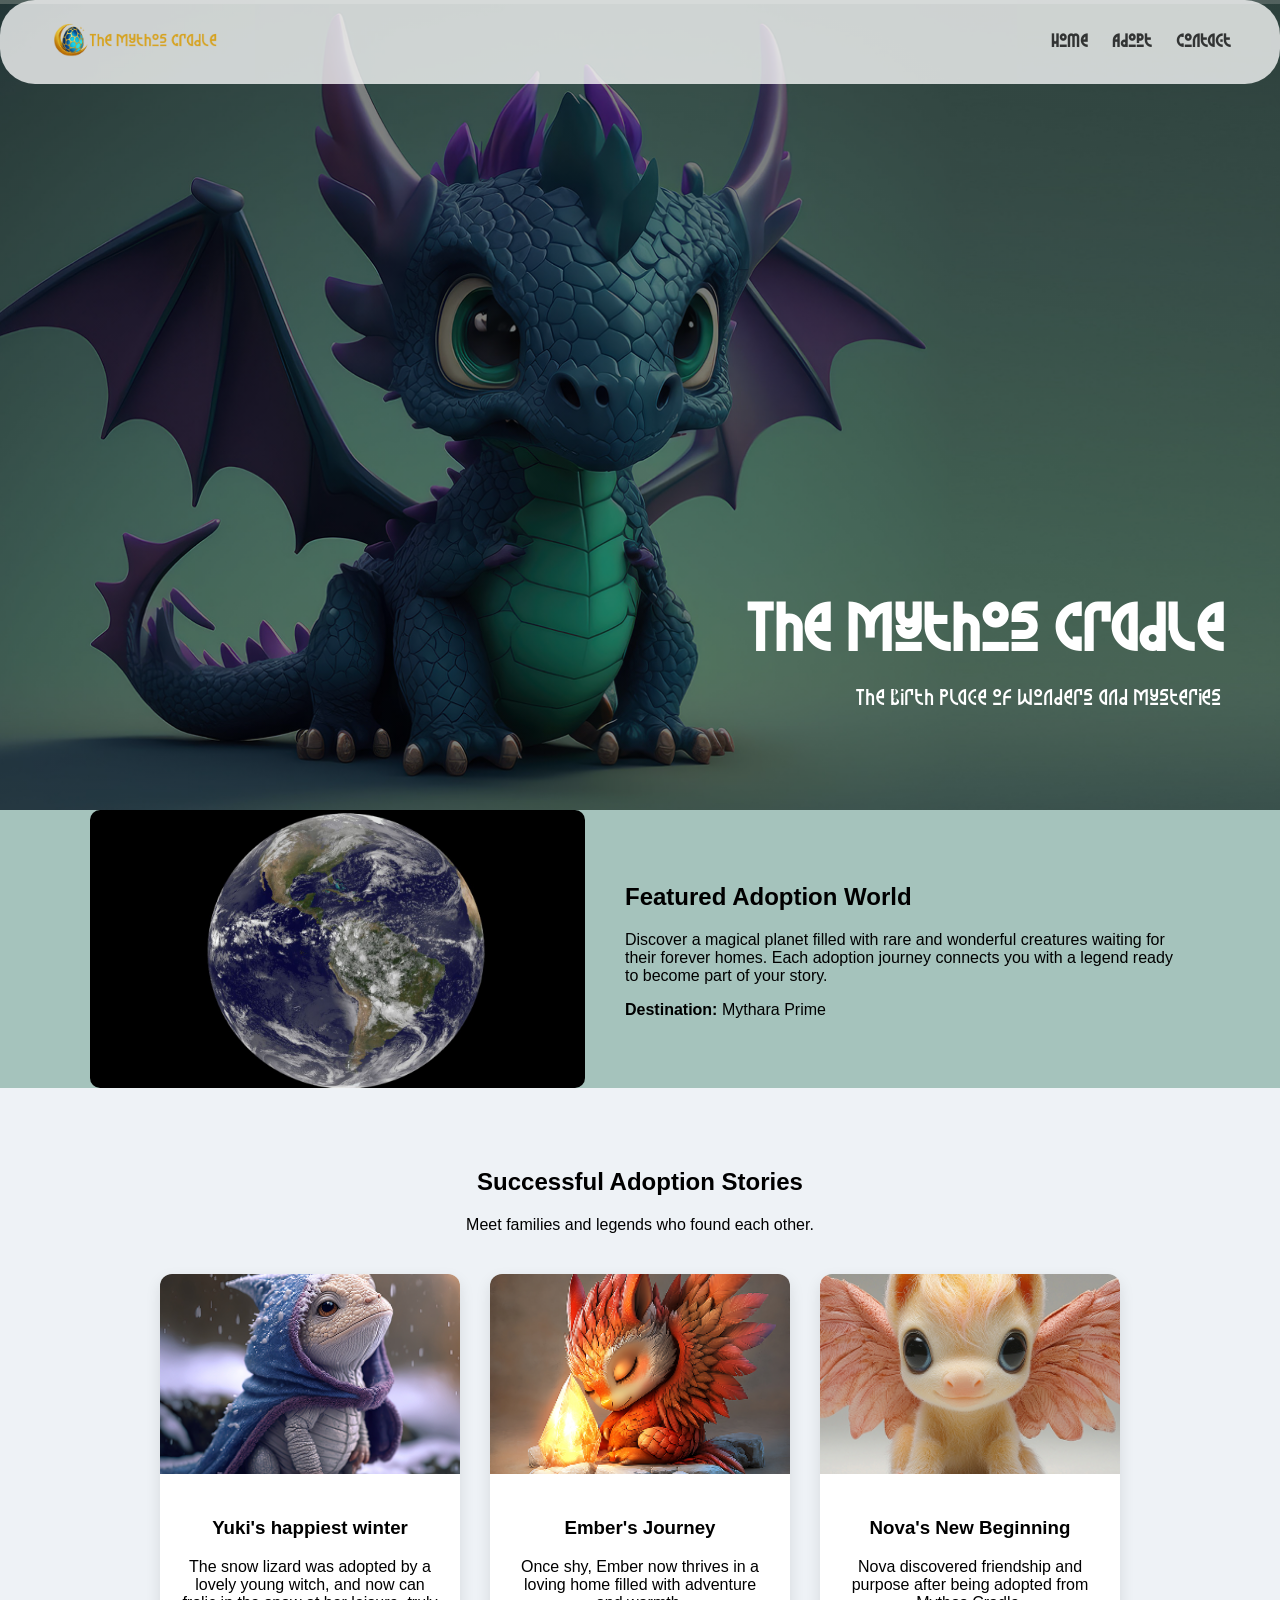
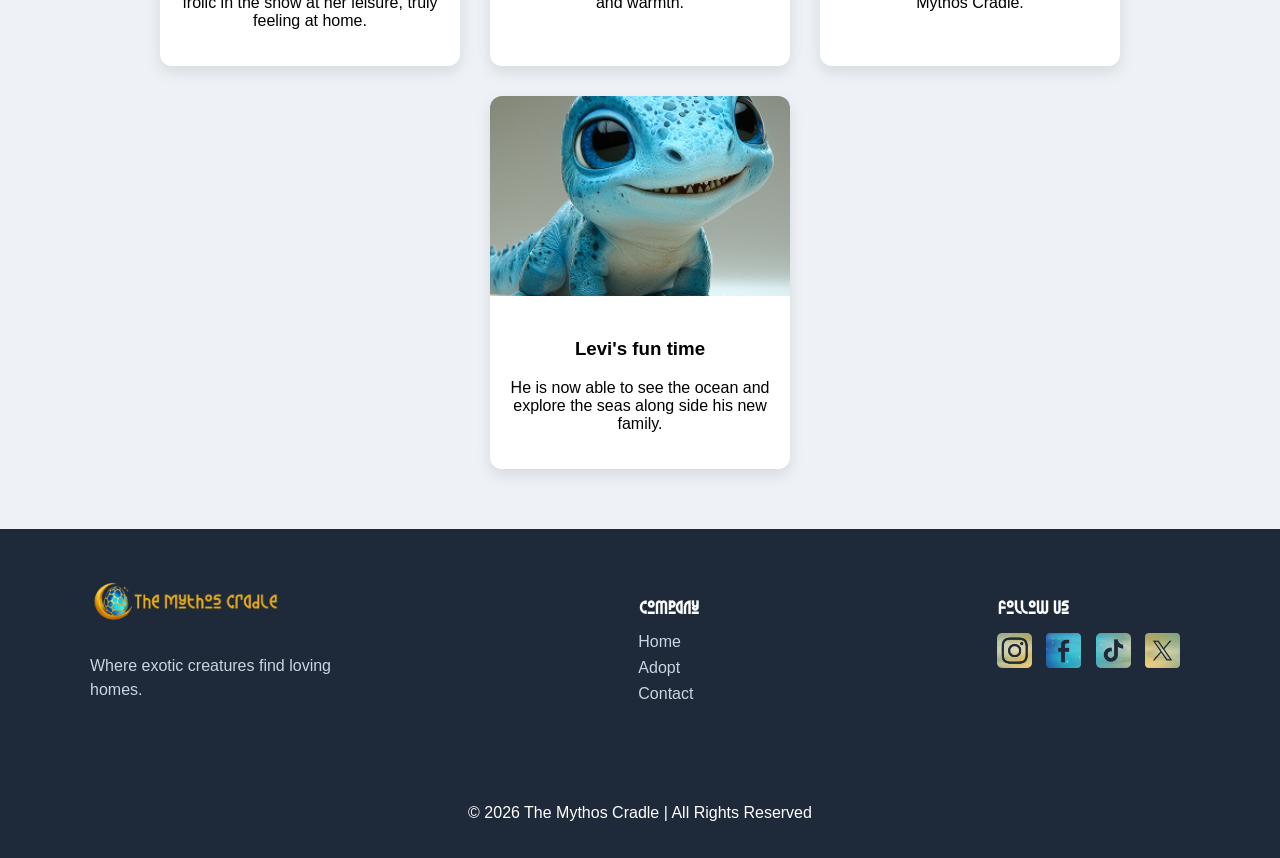
==== index.html @ e16ee536 "HTML and CSS for Mythos Cradle website" ====
<!DOCTYPE html>
<html lang="en">
<head>
    <meta charset="UTF-8">
    <meta http-equiv="X-UAX-Compatible" content="If-edge">
    <meta name="Viewport" content="width-device-width, initial-scale-1.0">
    <meta name="keywords" content="template,initial setup, html, css links, futureuse">
    <meta name="author" content="Kealeboga Madisakwane 251100">

    <title>Mythos Cradle</title>

    <link rel="stylesheet" href="css/main.css">

   <body>
    <header>
        <nav>
        <div>
            <img src="/assets/img/logo.png" alt="Logo" height="40">
        </div>

        <div>
            <a href="#">Home</a>
            <a href="/pages/Adopt.html">Adopt</a>
            <a href="/pages/contact.html">Contact</a>
        </div>
    </nav>

    
    <div class="heroText">
        <h1>The Mythos Cradle</h1>
        <p>The Birth Place of Wonders and Mysteries</p>
    </div>

     </header>

    <div class="slide">
        <img src="/assets/img/planet.jpg" alt="TRIP">
        <div class="slideText">
            <h2>Featured Adoption World</h2>

            <p>
                Discover a magical planet filled with rare and
                wonderful creatures waiting for their forever homes.
                Each adoption journey connects you with a legend
                ready to become part of your story.
            </p>

            <p><strong>Destination:</strong> Mythara Prime</p>
        </div>

    </div>
<section class="stories">

    <h2>Successful Adoption Stories</h2>
    <p>Meet families and legends who found each other.</p>

    <div class="storyContainer">
        <div class="storyCard">
            <img src="/assets/img/successImg1.png" alt="Adoption Story">
            <div>
                <h3>Yuki's happiest winter</h3>
                <p>
                    The snow lizard was adopted by a lovely young witch, and now can frolic in the snow at her leisure, truly feeling at home.
                </p>
            </div>
        </div>
        <div class="storyCard">
            <img src="/assets/img/successImg3.png" alt="Adoption Story">
            <div>
                <h3>Ember's Journey</h3>
                <p>
                    Once shy, Ember now thrives in a loving home filled with adventure and warmth.
                </p>
            </div>
        </div>

        <div class="storyCard">
            <img src="/assets/img/successImg4.png" alt="Adoption Story">
            <div>
                <h3>Nova's New Beginning</h3>
                <p>
                    Nova discovered friendship and purpose after being adopted from Mythos Cradle.
                </p>
            </div>
        </div>

        <div class="storyCard">
            <img src="/assets/img/successImg2.png" alt="Adoption Story">
            <div>
                <h3>Levi's fun time</h3>
                <p>
                    He is now able to see the ocean and explore the seas along side his new family.
                </p>
            </div>
        </div>


    </div>

</section>

<section class="footerNav">

    <div class="footerContainer">

        <div class="footerBrand">
            <img src="/assets/img/logo.png" alt="Mythos Cradle Logo">
            <p>Where exotic creatures find loving homes.</p>
        </div>


        <div class="footerLinks">
            <h4>Company</h4>
            <a href="/index.html">Home</a>
            <a href="/pages/Adopt.html">Adopt</a>
            <a href="/pages/contact.html">Contact</a>
        </div>


        <div class="footerSocial">
            <h4>Follow Us</h4>

            <a href="https://www.instagram.com/openwindowinstitute/">
                <img src="/assets/img/sm3.png" alt="Instagram">
            </a>

            <a href="https://www.facebook.com/theopenwindow">
                <img src="/assets/img/sm1.png" alt="Facebook">
            </a>

            <a href="https://www.tiktok.com/@open_window_">
                <img src="/assets/img/sm2.png" alt="TikTok">
            </a>

            <a href="#">
                <img src="/assets/img/sm4.png" alt="Social">
            </a>

        </div>

    </div>

</section>


<footer>
    <p>© 2026 The Mythos Cradle | All Rights Reserved</p>

</footer>


</body>
</head>
</html>
---- css/main.css ----
@font-face {
            font-family: "TitleFont";
            src: url("../assets/fonts/mythology_of_egypt/Mythology Of Egypt.ttf");
        }

        body{
            margin:0;
            font-family: Arial, sans-serif;
            background:#a5c3bc;
        }

        header{
            height: 90vh;
            background-image: linear-gradient(rgba(0,0,0,0.5), rgba(0,0,0,0.5)),
                      url("../assets/img/homeHeader.png");
            background-size: cover;
            background-position: center;
            position: relative;
            color: white;

            font-family: "TitleFont";
        }

        nav{
            display:flex;
            justify-content:space-between;
            align-items:center;
            padding:20px 50px;
            background: rgba(255, 255, 255, 0.85);
            border-radius: 35px;
            opacity: 90%; 
        }

        nav a{
            text-decoration:none;
            margin-left:20px;
            color:#333;
            font-weight:bold;
        }
        nav a:hover{
            color: rgb(74, 55, 246);
        }
        .heroText{
            position:absolute;
            bottom:80px;
            right:60px;
            text-align:right;
        }

        .heroText h1{
            font-family: "TitleFont";
            font-size:60px;
            margin:0;
        }

        .heroText p{
            font-size:20px;
        }

        .slider{
            background:white;
            padding:60px;
        }

        .slide{
            display:flex;
            align-items:center;
            gap:40px;
            max-width:1100px;
            margin:auto;
        }

        .slide img{
            width:45%;
            border-radius:10px;
        }

        .slideText{
            width:55%;
        }


        .stories{
            padding:60px 40px;
            background:#eef2f6;
            text-align:center;
        }

        .storyContainer{
            display:flex;
            gap:30px;
            justify-content:center;
            flex-wrap:wrap;
            margin-top:40px;
        }

        .storyCard{
            background: white;
            width: 300px;
            border-radius: 12px;
            overflow: hidden;
            box-shadow: 0 6px 15px rgba(0,0,0,0.1);
            transition: 0.3s;
            
        }

        .storyCard img{
            width:100%;
            height:200px;
            object-fit:cover;
        }

        .storyCard div{
            padding:20px;
        }

        .storyCard:hover {
            transform: translateY(-8px);
        }

        footer{
            background:#1e2a3a;
            color:white;
            text-align:center;
            padding:20px;
        }
        .contactPage {
            font-family: "Poppins", sans-serif;    
        }

        .contactPage h1,.contactPage h2, .contactPage h3, .contactPage h4, .contactPage h5, .contactPage h6{
            font-family: "Montserrat", sans-serif;    
        }

        .contactPage .contactSection{
            padding: 40px 60px;
        }
        .contactPage .contactContainer{
            display:flex;
            flex-direction:row;
            align-items:flex-start;
            justify-content:center;
            gap:40px;
            flex-wrap:wrap;
        }
        .contactPage .contactInfo, 
        .contactPage .contactForm{
            width:40%;
            min-width:320px;
        }
        .contactPage .contactForm{
                background:#f4f4f4;
                border-radius:20px;
                padding:25px;
                box-shadow:0 4px 12px rgba(0,0,0,0.08);
        }
        
        .contactPage .formElement{
            Display:flex;
            Flex-direction:column;
            margin-bottom:15px;
        }
        
        .contactPage .contactForm input,
        .contactPage .contactForm select,
        .contactPage .contactForm textarea{
            width:100%;
            padding:10px;
            border:1px solid #ccc;border-radius:6px;
            font-family:"Poppins", sans-serif;
        }
        .contactPage .contactForm button{
            padding:12px;
            background:#333;
            color:white;
            border:none;
            border-radius:12px;
            cursor:pointer;
            transition:0.3s ease;
        }
        
        .contactPage .contactForm button:hover{
            background:#555;
        }
        
        
        .contactPage header{
            height:55vh;
        }
        
        
        .contactPage .contactSection{
            background:linear-gradient(to bottom,#eef2f6,#dbe6e3);
            padding:70px 60px;
        }
        
        .contactPage .contactInfo h1{
            font-size:42px;
            margin-bottom:15px;
            font-family:"TitleFont";
        }
        
        .contactPage .contactInfo p{
            line-height:1.6;
            color:#444;
        }
        
        .contactPage {
            border-radius:15px;
            box-shadow:0 8px 18px rgba(0,0,0,0.15);
            margin-top:20px;
        }
        
        
        .contactPage .contactForm{
            background:white;
            border-radius:20px;
            padding:30px;
            box-shadow:0 10px 25px rgba(0,0,0,0.12);
            transition:0.3s;
        }
        
        
        .contactPage .contactForm:hover{
            transform:translateY(-5px);
        }
        
        
        .contactPage label{
            Font-weight:bold;
            margin-bottom:5px;
            color:#1e2a3a;
        }
        
        
        .contactPage input, .contactPage select, .contactPage textarea{
            background:#f9fafb;
            transition:0.2s;
        }

        .contactPage input:focus, .contactPage select:focus, .contactPage textarea:focus{
            outline:none;
            border:1px solid rgb(246,239,55);
            background:white;
        }
        
        
        .contactPage .contactForm button{
            margin-top:10px;
            background:#1e2a3a;
            font-size:16px;letter-spacing:1px;
        }
        
        .contactPage .contactForm button:hover{
            background:rgb(246,239,55);
            color:black;
            box-shadow:0 0 12px rgba(246,239,55,0.6);
        }
        
        .adoptPage header{
            height:60vh;
        }
        
        
        .adoptIntro{
            text-align:center;
            padding:50px 20px;
            background:#eef2f6;
        }
        
        .adoptIntro h2{
            font-family:"TitleFont";
            font-size:36px;
        }
        
        
        .adoptGrid{
            padding:60px 40px;
            display:grid;
            grid-template-columns:repeat(auto-fit, minmax(260px,1fr));
            gap:30px;
            max-width:1200px;
            margin:auto;
        }
        
        
        .adoptCard{
            background:white;
            border-radius:14px;
            padding:20px;
            box-shadow:0 6px 15px rgba(0,0,0,0.1);
            transition:0.3s;
            text-align:center;
        }
        
        .adoptCard:hover{
            transform:translateY(-8px);
        }
        
        .adoptCard img{
            width:100%;
            height:200px;
            object-fit:cover;
            border-radius:10px;
        }
        
        
        .adoptCard h3{
            margin:15px 0 5px;
        }
        
        
        
        .type{
            color:#6b7c93;
            font-weight:bold;
            margin-bottom:10px;
        }

        .price{
            color: #16bf87;
            font-weight: bold;
            margin-bottom: 20px;
        }
        
        
        .adoptCard ul{
            text-align:left;
            padding-left:18px;
            font-size:14px;
        }
        
        
        .counter{
            display:flex;
            justify-content:center;
            align-items:center;
            gap:12px;
            margin:15px 0;
        }
        
        
        .counter button{
            width:30px;
            height:30px;
            border:none;
            background:#1e2a3a;
            color:white;
            border-radius:6px;
            cursor:pointer;
        }
        
        
        .adoptBtn{
            width:100%;
            padding:12px;
            border:none;
            border-radius:10px;
            background:#333;
            color:white;
            font-weight:bold;
            cursor:pointer;
            transition:0.3s;
        }
        
        
        .adoptBtn:hover{
            background:rgb(246,239,55);
            color:black;
        }
        
        
        .footerNav{
            background:#1e2a3a;
            color:white;
            padding:50px 40px;
        }
        
        
        .footerContainer{
            max-width:1100px;
            margin:auto;
            display:flex;
            justify-content:space-between;
            gap:40px;
            flex-wrap:wrap;
        }
        
        
        .footerBrand img{
            height:45px;
            margin-bottom:10px;
        }
        
        
        .footerBrand p{
            max-width:250px;
            color:#cbd5e1;
            line-height:1.5;
        }
        
        .footerLinks h4, .footerSocial h4{
            margin-bottom:15px;
            font-family:"TitleFont";
        }
        
        
        .footerLinks a{
            display:block;
            text-decoration:none;
            color:#cbd5e1;
            margin-bottom:8px;
            transition:0.3s;
        }
        
        
        .footerLinks a:hover{
            color:rgb(246,239,55);
        }
        
        
        .footerSocial a{
            margin-right:10px;
            display:inline-block;
        }
        
        
        
        .footerSocial img{
            width:35px;
            height:35px;
            object-fit:contain;
            transition:0.3s;
        }
        
        .footerSocial img:hover{
            transform:translateY(-4px) scale(1.1);
        }
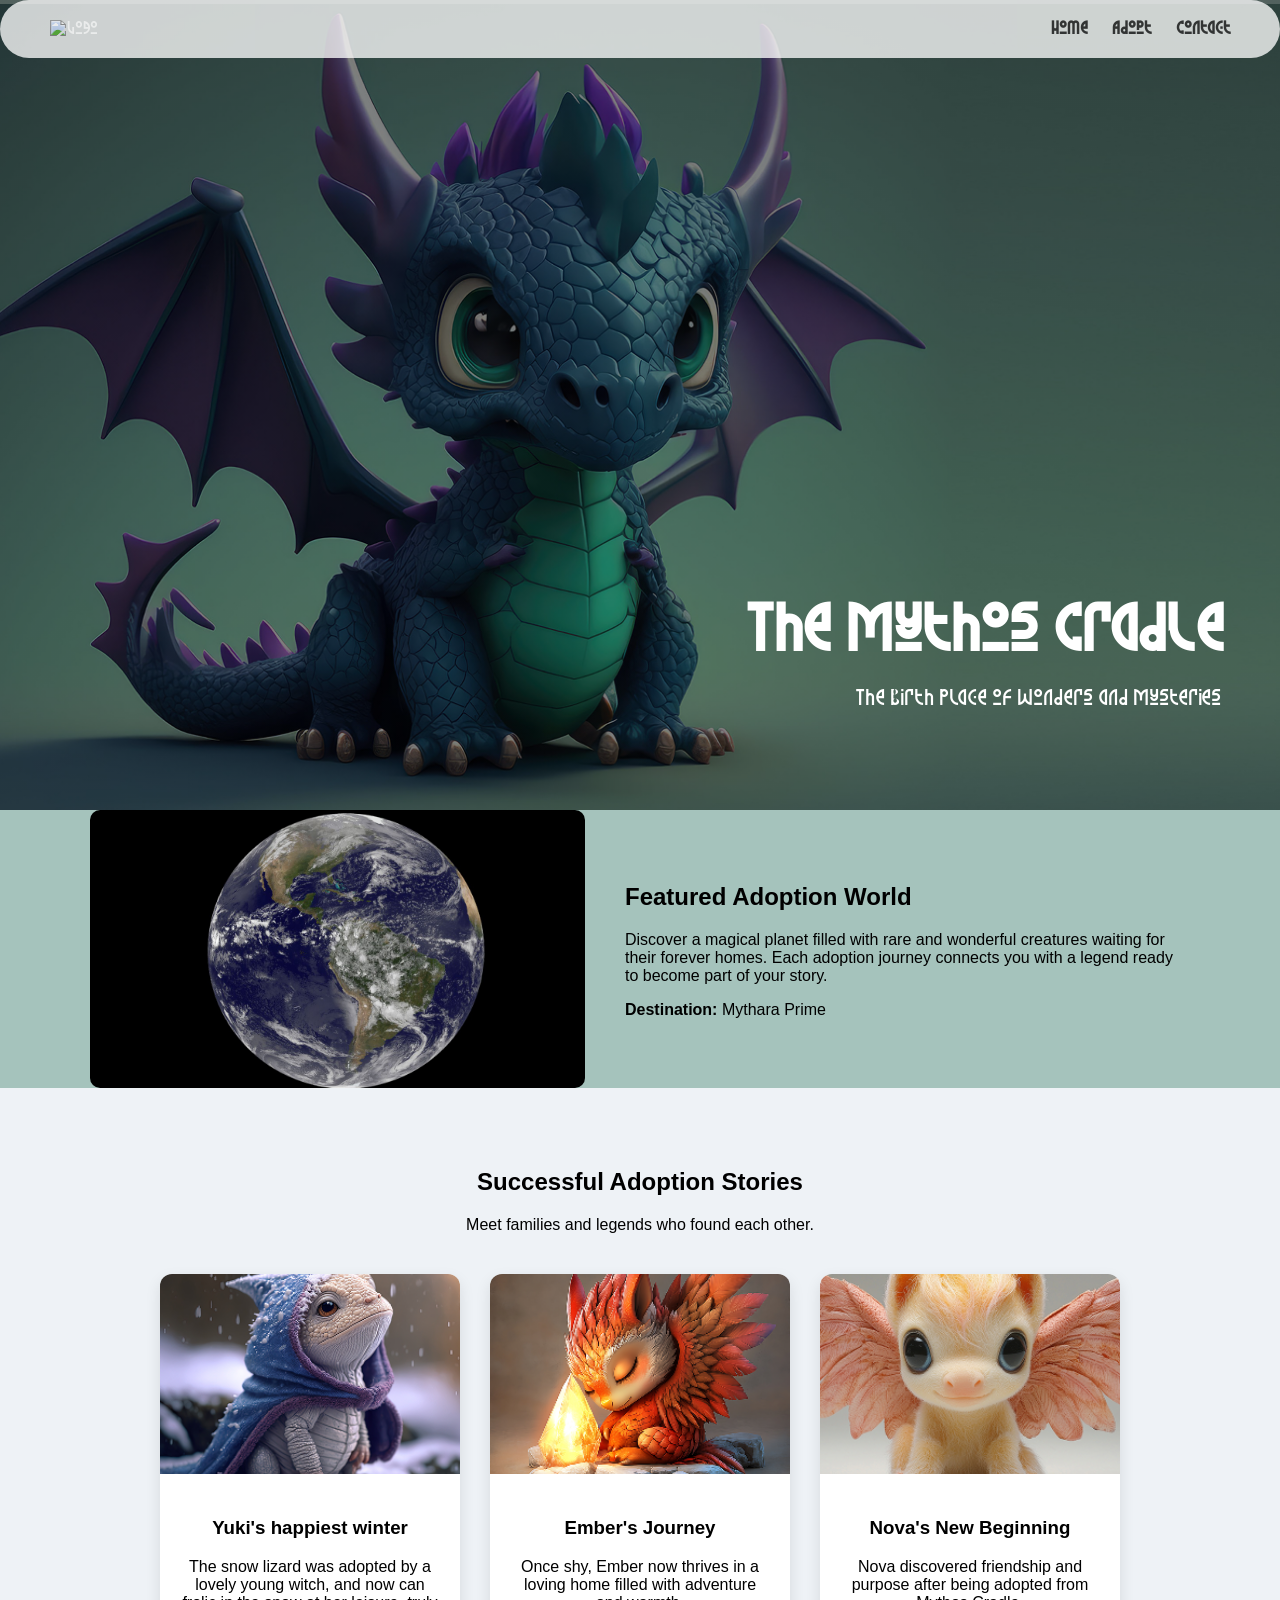
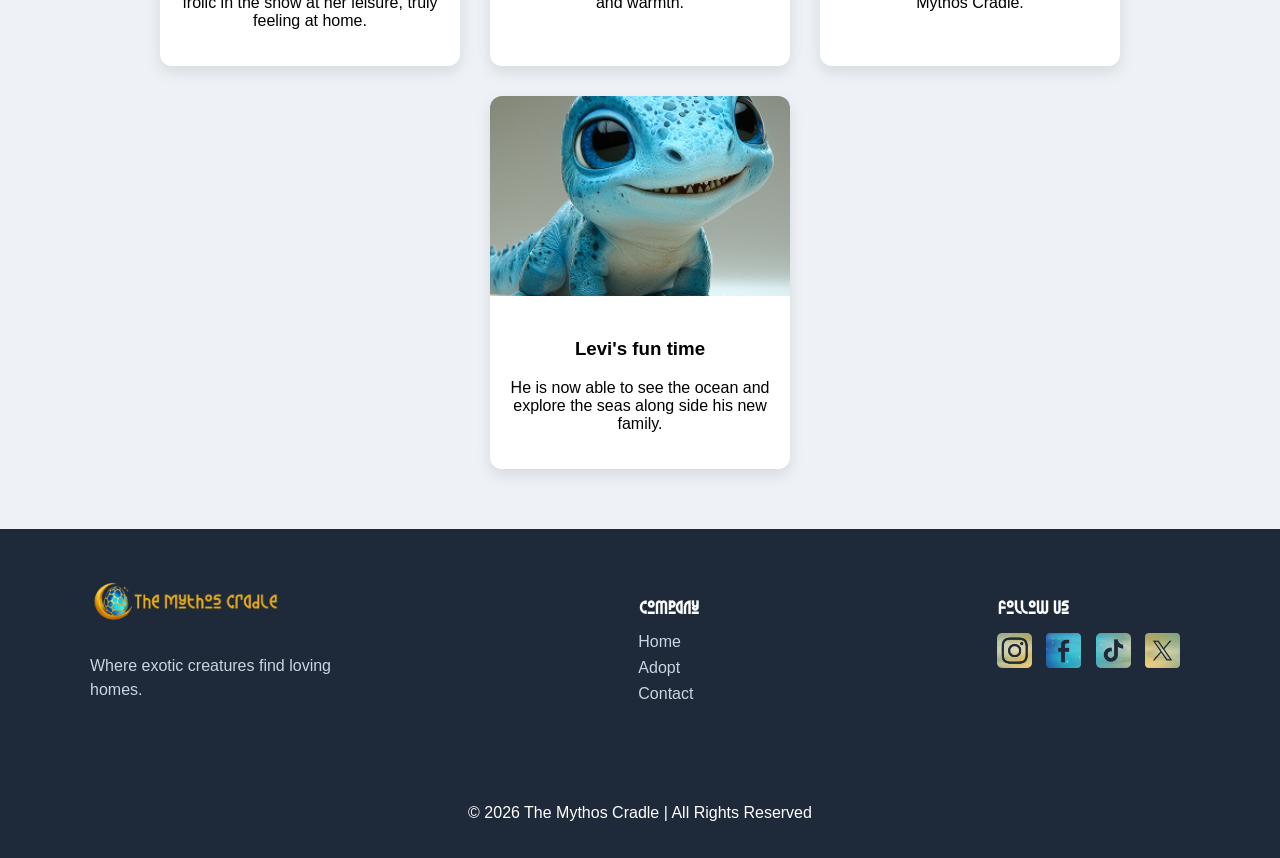
==== commit ecce03da: "change" ====
--- a/index.html
+++ b/index.html
@@ -15,13 +15,13 @@
     <header>
         <nav>
         <div>
-            <img src="/assets/img/logo.png" alt="Logo" height="40">
+            <img src="/251100_Kealeboga_Madisakwane_DV100_S1_MythosCradle/assets/img/logo.png" alt="Logo" height="40">
         </div>
 
         <div>
             <a href="#">Home</a>
-            <a href="/pages/Adopt.html">Adopt</a>
-            <a href="/pages/contact.html">Contact</a>
+            <a href="../251100_Kealeboga_Madisakwane_DV100_S1_MythosCradle/pages/Adopt.html">Adopt</a>
+            <a href="../251100_Kealeboga_Madisakwane_DV100_S1_MythosCradle/pages/contact.html">Contact</a>
         </div>
     </nav>
 
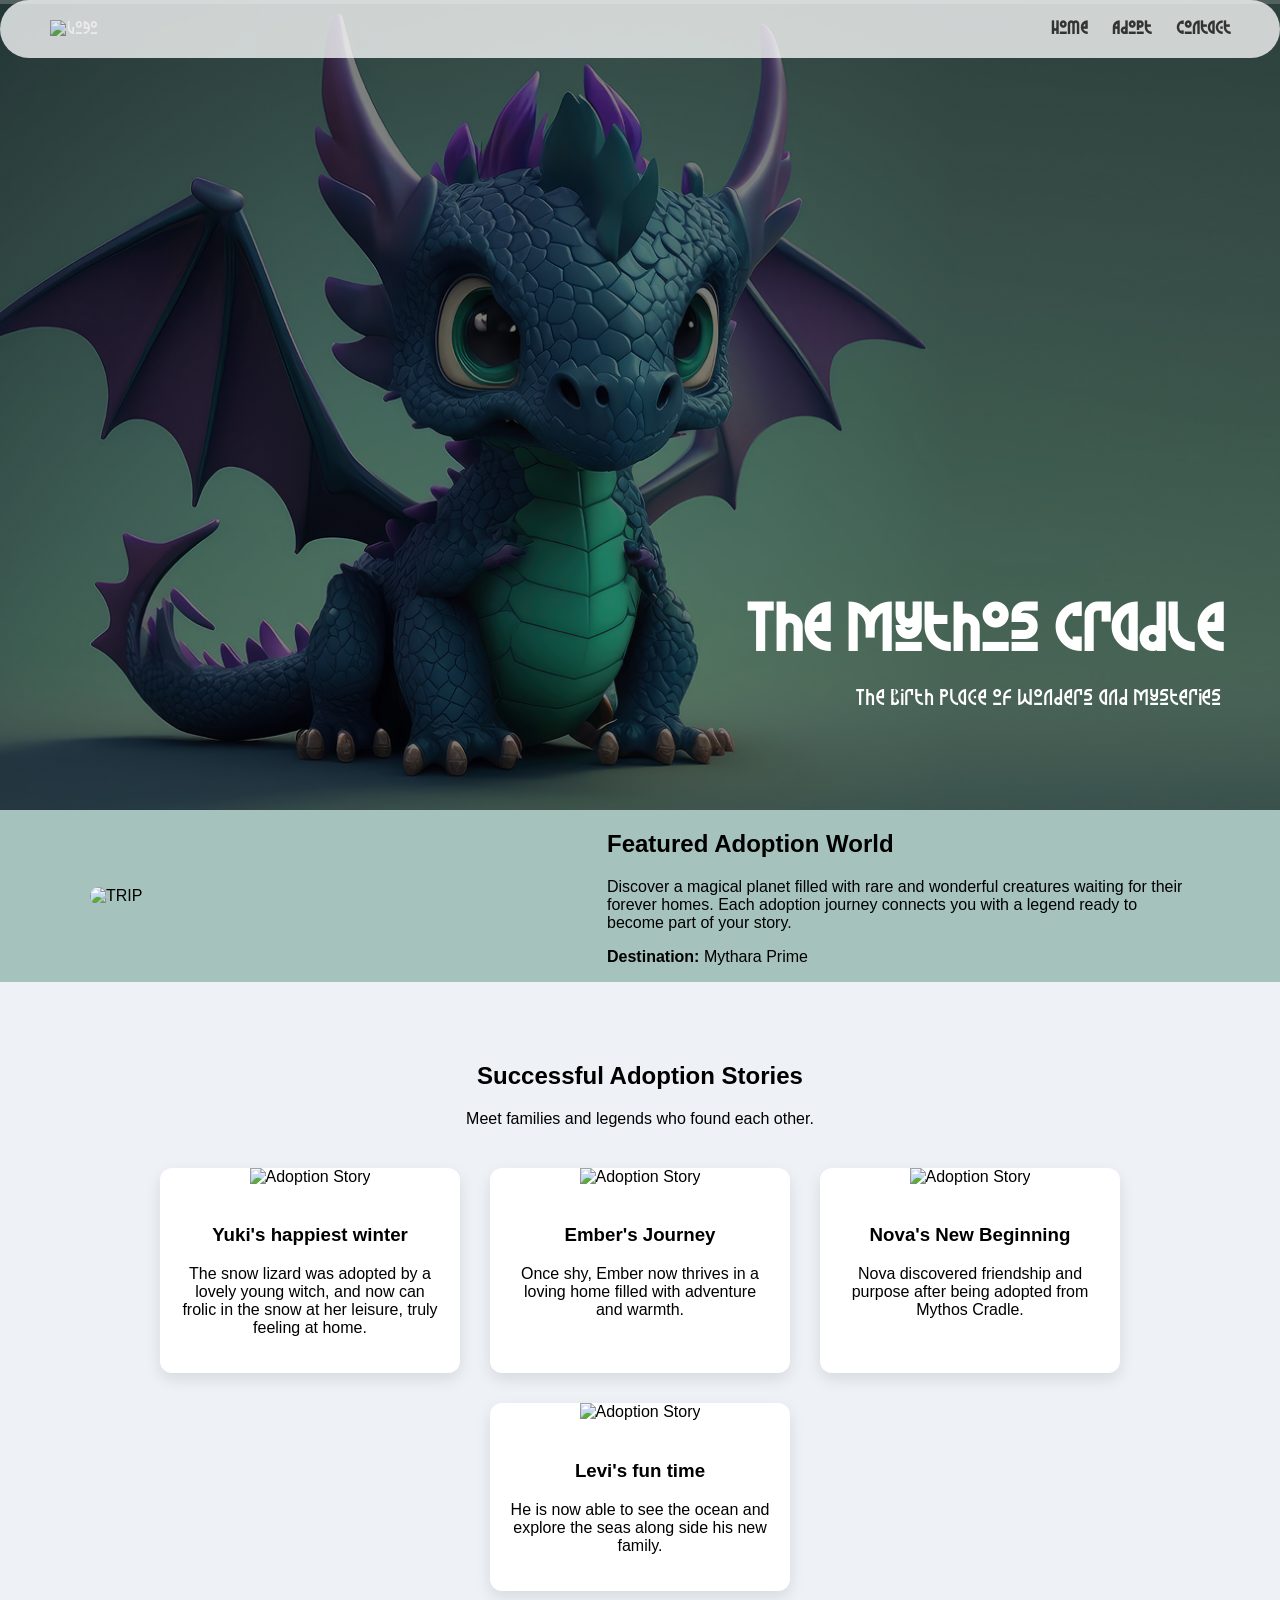
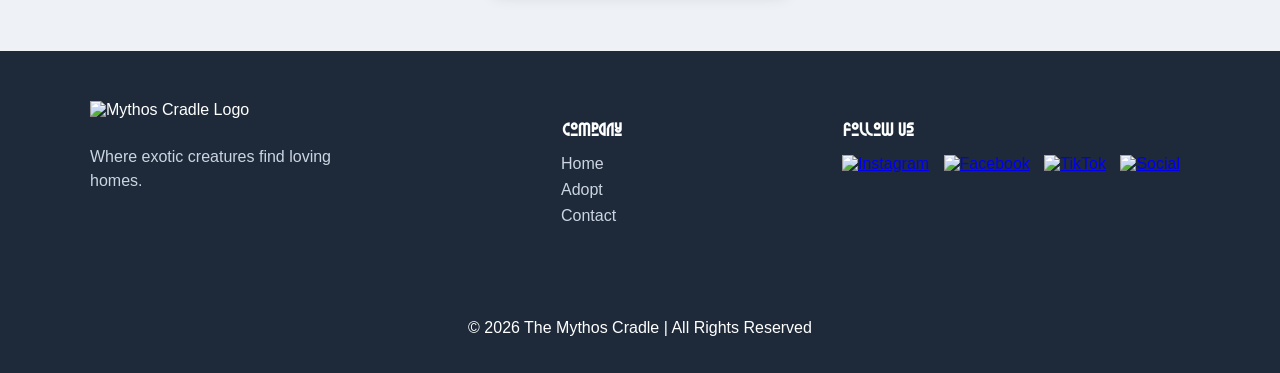
==== commit 994f1b44: "fixes" ====
--- a/index.html
+++ b/index.html
@@ -15,7 +15,7 @@
     <header>
         <nav>
         <div>
-            <img src="/251100_Kealeboga_Madisakwane_DV100_S1_MythosCradle/assets/img/logo.png" alt="Logo" height="40">
+            <img src="../251100_Kealeboga_Madisakwane_DV100_S1_MythosCradle/assets/img/logo.png" alt="Logo" height="40">
         </div>
 
         <div>
@@ -34,7 +34,7 @@
      </header>
 
     <div class="slide">
-        <img src="/assets/img/planet.jpg" alt="TRIP">
+        <img src="../251100_Kealeboga_Madisakwane_DV100_S1_MythosCradle/assets/img/planet.jpg" alt="TRIP">
         <div class="slideText">
             <h2>Featured Adoption World</h2>
 
@@ -56,7 +56,7 @@
 
     <div class="storyContainer">
         <div class="storyCard">
-            <img src="/assets/img/successImg1.png" alt="Adoption Story">
+            <img src="../251100_Kealeboga_Madisakwane_DV100_S1_MythosCradle/assets/img/successImg1.png" alt="Adoption Story">
             <div>
                 <h3>Yuki's happiest winter</h3>
                 <p>
@@ -65,7 +65,7 @@
             </div>
         </div>
         <div class="storyCard">
-            <img src="/assets/img/successImg3.png" alt="Adoption Story">
+            <img src="../251100_Kealeboga_Madisakwane_DV100_S1_MythosCradle/assets/img/successImg3.png" alt="Adoption Story">
             <div>
                 <h3>Ember's Journey</h3>
                 <p>
@@ -75,7 +75,7 @@
         </div>
 
         <div class="storyCard">
-            <img src="/assets/img/successImg4.png" alt="Adoption Story">
+            <img src="../251100_Kealeboga_Madisakwane_DV100_S1_MythosCradle/assets/img/successImg4.png" alt="Adoption Story">
             <div>
                 <h3>Nova's New Beginning</h3>
                 <p>
@@ -85,7 +85,7 @@
         </div>
 
         <div class="storyCard">
-            <img src="/assets/img/successImg2.png" alt="Adoption Story">
+            <img src="../251100_Kealeboga_Madisakwane_DV100_S1_MythosCradle/assets/img/successImg2.png" alt="Adoption Story">
             <div>
                 <h3>Levi's fun time</h3>
                 <p>
@@ -104,16 +104,16 @@
     <div class="footerContainer">
 
         <div class="footerBrand">
-            <img src="/assets/img/logo.png" alt="Mythos Cradle Logo">
+            <img src="../251100_Kealeboga_Madisakwane_DV100_S1_MythosCradle/assets/img/logo.png" alt="Mythos Cradle Logo">
             <p>Where exotic creatures find loving homes.</p>
         </div>
 
 
         <div class="footerLinks">
             <h4>Company</h4>
-            <a href="/index.html">Home</a>
-            <a href="/pages/Adopt.html">Adopt</a>
-            <a href="/pages/contact.html">Contact</a>
+            <a href="#">Home</a>
+            <a href="../251100_Kealeboga_Madisakwane_DV100_S1_MythosCradle/pages/Adopt.html">Adopt</a>
+            <a href="../251100_Kealeboga_Madisakwane_DV100_S1_MythosCradle/pages/contact.html">Contact</a>
         </div>
 
 
@@ -121,19 +121,19 @@
             <h4>Follow Us</h4>
 
             <a href="https://www.instagram.com/openwindowinstitute/">
-                <img src="/assets/img/sm3.png" alt="Instagram">
+                <img src="../251100_Kealeboga_Madisakwane_DV100_S1_MythosCradle/assets/img/sm3.png" alt="Instagram">
             </a>
 
             <a href="https://www.facebook.com/theopenwindow">
-                <img src="/assets/img/sm1.png" alt="Facebook">
+                <img src="../251100_Kealeboga_Madisakwane_DV100_S1_MythosCradle/assets/img/sm1.png" alt="Facebook">
             </a>
 
             <a href="https://www.tiktok.com/@open_window_">
-                <img src="/assets/img/sm2.png" alt="TikTok">
+                <img src="../251100_Kealeboga_Madisakwane_DV100_S1_MythosCradle/assets/img/sm2.png" alt="TikTok">
             </a>
 
             <a href="#">
-                <img src="/assets/img/sm4.png" alt="Social">
+                <img src="../251100_Kealeboga_Madisakwane_DV100_S1_MythosCradle/assets/img/sm4.png" alt="Social">
             </a>
 
         </div>
